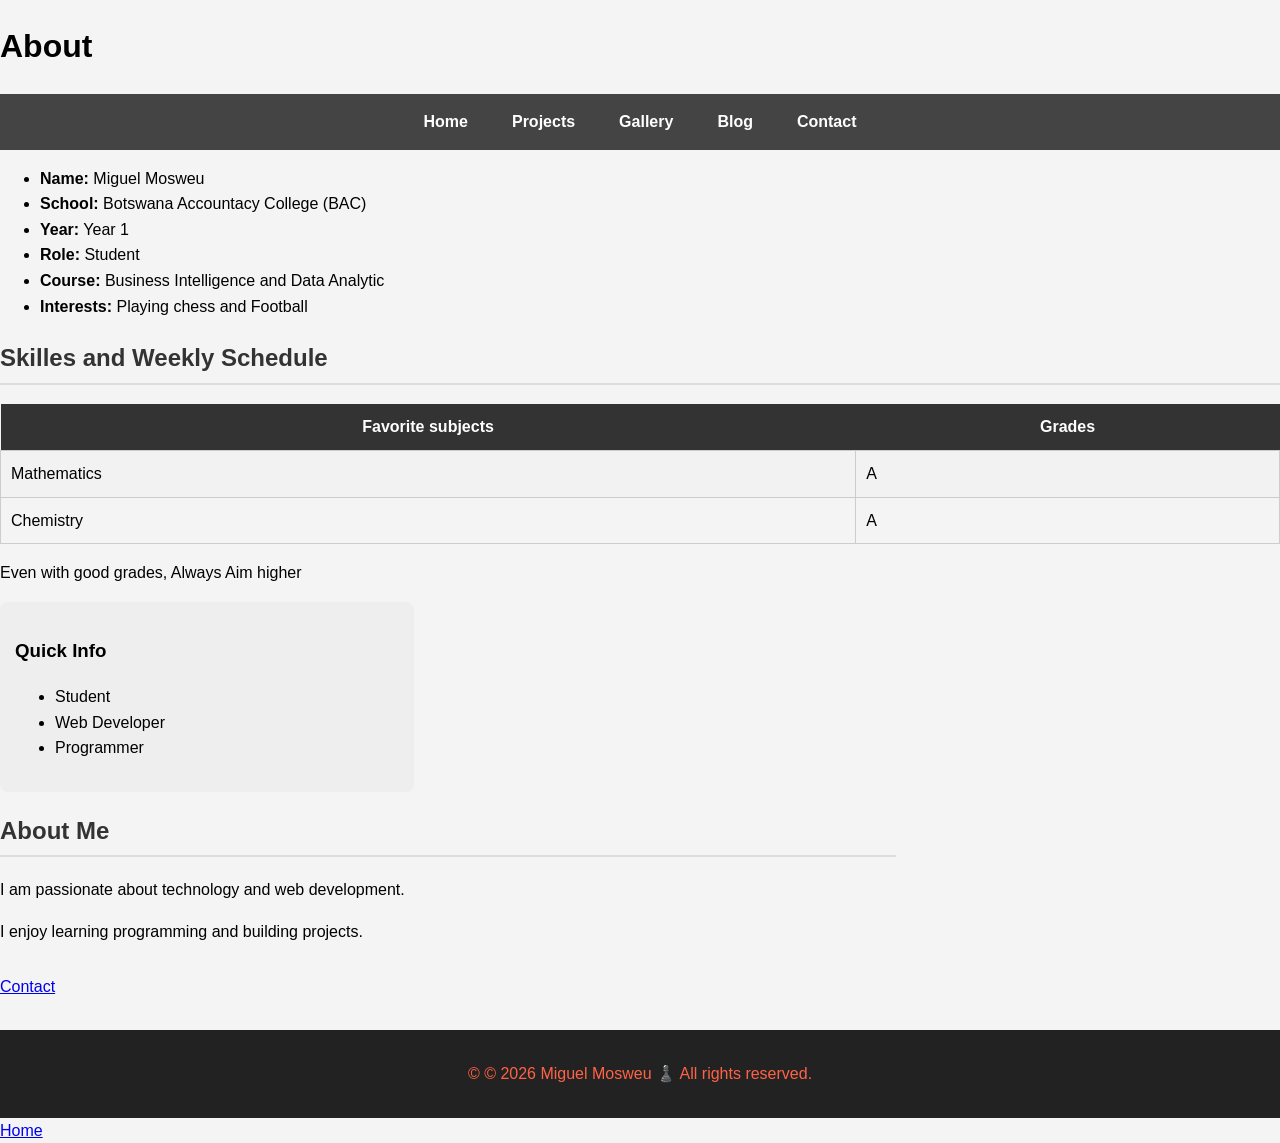
==== about.html @ f0099aea "Add files via upload" ====
<!DOCTYPE html>
<html lang="en" style="color:black;">
<head>
    <meta charset="UTF-8">
    <meta name="viewport" content="width=device-width, initial-scale=1.0">
    <title>Personal information</title>
    <link rel="stylesheet" href="style.css">
</head>

<body>
    <h1>About</h1>

<nav>
    <a href="index.html">Home</a>
    <a href="projects.html">Projects</a>
    <a href="gallery.html">Gallery</a>
    <a href="blog.html">Blog</a>
    <a href="contact.html">Contact</a>
  </nav>

<ul>
    <li>
        <strong>Name:</strong>
 Miguel Mosweu
</li>
<li>
    <strong>School:</strong>
 Botswana Accountacy College (BAC)
</li>
<li>
    <strong>Year:</strong>
 Year 1
</li>
<li>
    <strong>Role:</strong>
 Student
</li>
<li>
   <strong>Course:</strong>
 Business Intelligence and Data Analytic
</li>
<li>
    <strong>Interests:</strong>
 Playing chess and Football
</li>

</ul>

<h2>Skilles and Weekly Schedule</h2>
  
<table >
  <tr>
    <th>Favorite subjects</th>
    <th>Grades</th>
  </tr>
  <tr>
    <td>Mathematics</td>
    <td>A</td>
  </tr>
  <tr>
    <td>Chemistry</td>
    <td>A</td>
  </tr>
</table>
<p>Even with good grades, Always Aim higher</p>

  <div class="sidebar">
    <h3>Quick Info</h3>
    <ul>
      <li>Student</li>
      <li>Web Developer</li>
      <li>Programmer</li>
    </ul>
  </div>
<section>
  <div class="content-area">
    <h2>About Me</h2>
    <p>I am passionate about technology and web development.</p>
    <p>I enjoy learning programming and building projects.</p>
  </div>
</section>


  <a href="contact.html">Contact</a>

    
<footer>
    <p style="color:Tomato;">&copy; © 2026 Miguel Mosweu ♟️ All rights reserved.</p>
  </footer>
    

<a href="home.html">Home</a>
</body>
</html>
---- style.css ----
body {
  font-family: Arial, sans-serif;
  background-color: #f4f4f4;
  margin: 0;
  padding: 0;
  line-height: 1.6;
}

header {
  background-color: #222;
  color: white;
  text-align: center;
  padding: 30px;
}

nav {
  background-color: #444;
  text-align: center;
  padding: 15px;
}

nav a {
  color: white;
  text-decoration: none;
  margin: 0 12px;
  font-weight: bold;
}

nav a:hover {
  color: yellow;
  text-decoration: underline;
}

main {
  width: 80%;
  margin: auto;
  background: white;
  padding: 20px;
  margin-top: 20px;
  border-radius: 8px;
}

section {
  margin-bottom: 30px;
}

h2 {
  color: #333;
  border-bottom: 2px solid #ddd;
  padding-bottom: 5px;
}

footer {
  background-color: #222;
  color: white;
  text-align: center;
  padding: 15px;
  margin-top: 30px;
}
img {
  border-radius: 10px;
  max-width: 100%;
  height: auto;
  display: block;
  margin: 15px auto;
}
table {
  width: 100%;
  border-collapse: collapse;
  margin-top: 15px;
}

table th {
  background-color: #333;
  color: white;
  padding: 10px;
}

table td {
  padding: 10px;
  border: 1px solid #ccc;
}

table tr:nth-child(even) {
  background-color: #f2f2f2;
}
form {
  margin-top: 20px;
}
input, textarea {
  width: 100%;
  padding: 10px;
  margin-top: 8px;
  border: 1px solid #ccc;
  border-radius: 5px;
}
button {
  background-color: #333;
  color: white;
  padding: 12px;
  border: none;
  margin-top: 10px;
  cursor: pointer;
  border-radius: 5px;
}
button:hover {
  background-color: green;
}

nav {
  background-color: #444;
  display: flex;
  justify-content: center;
  gap: 20px;
  padding: 15px;
  flex-wrap: wrap;
}

.projects-container {
  display: flex;
  gap: 20px;
  flex-wrap: wrap;
  margin-top: 20px;
}

.project-card {
  background-color: #f9f9f9;
  border: 1px solid #ddd;
  border-radius: 8px;
  padding: 15px;
  width: 280px;
  flex-grow: 1;
  box-shadow: 0px 2px 5px rgba(0,0,0,0.1);
}

.project-card h3 {
  margin-top: 0;
  color: #222;
}
.two-column-layout {
  display: flex;
  gap: 20px;
  margin-top: 20px;
}

.sidebar {
  background-color: #eee;
  padding: 15px;
  border-radius: 8px;
  width: 30%;
}

.content-area {
  width: 70%;
}
@media (max-width: 768px) {
  main {
    width: 95%;
  }
  .two-column-layout {
    flex-direction: column;
  }
  .sidebar, .content-area {
    width: 100%;
  }
  nav {
    flex-direction: column;
    align-items: center;
  }
  .project-card {
    width: 100%;
  }
}
.gallery-container {
  display: flex;
  gap: 15px;
  flex-wrap: wrap;
  justify-content: center;
}
.gallery-container img {
  width: 200px;
  height: 150px;
  object-fit: cover;
}
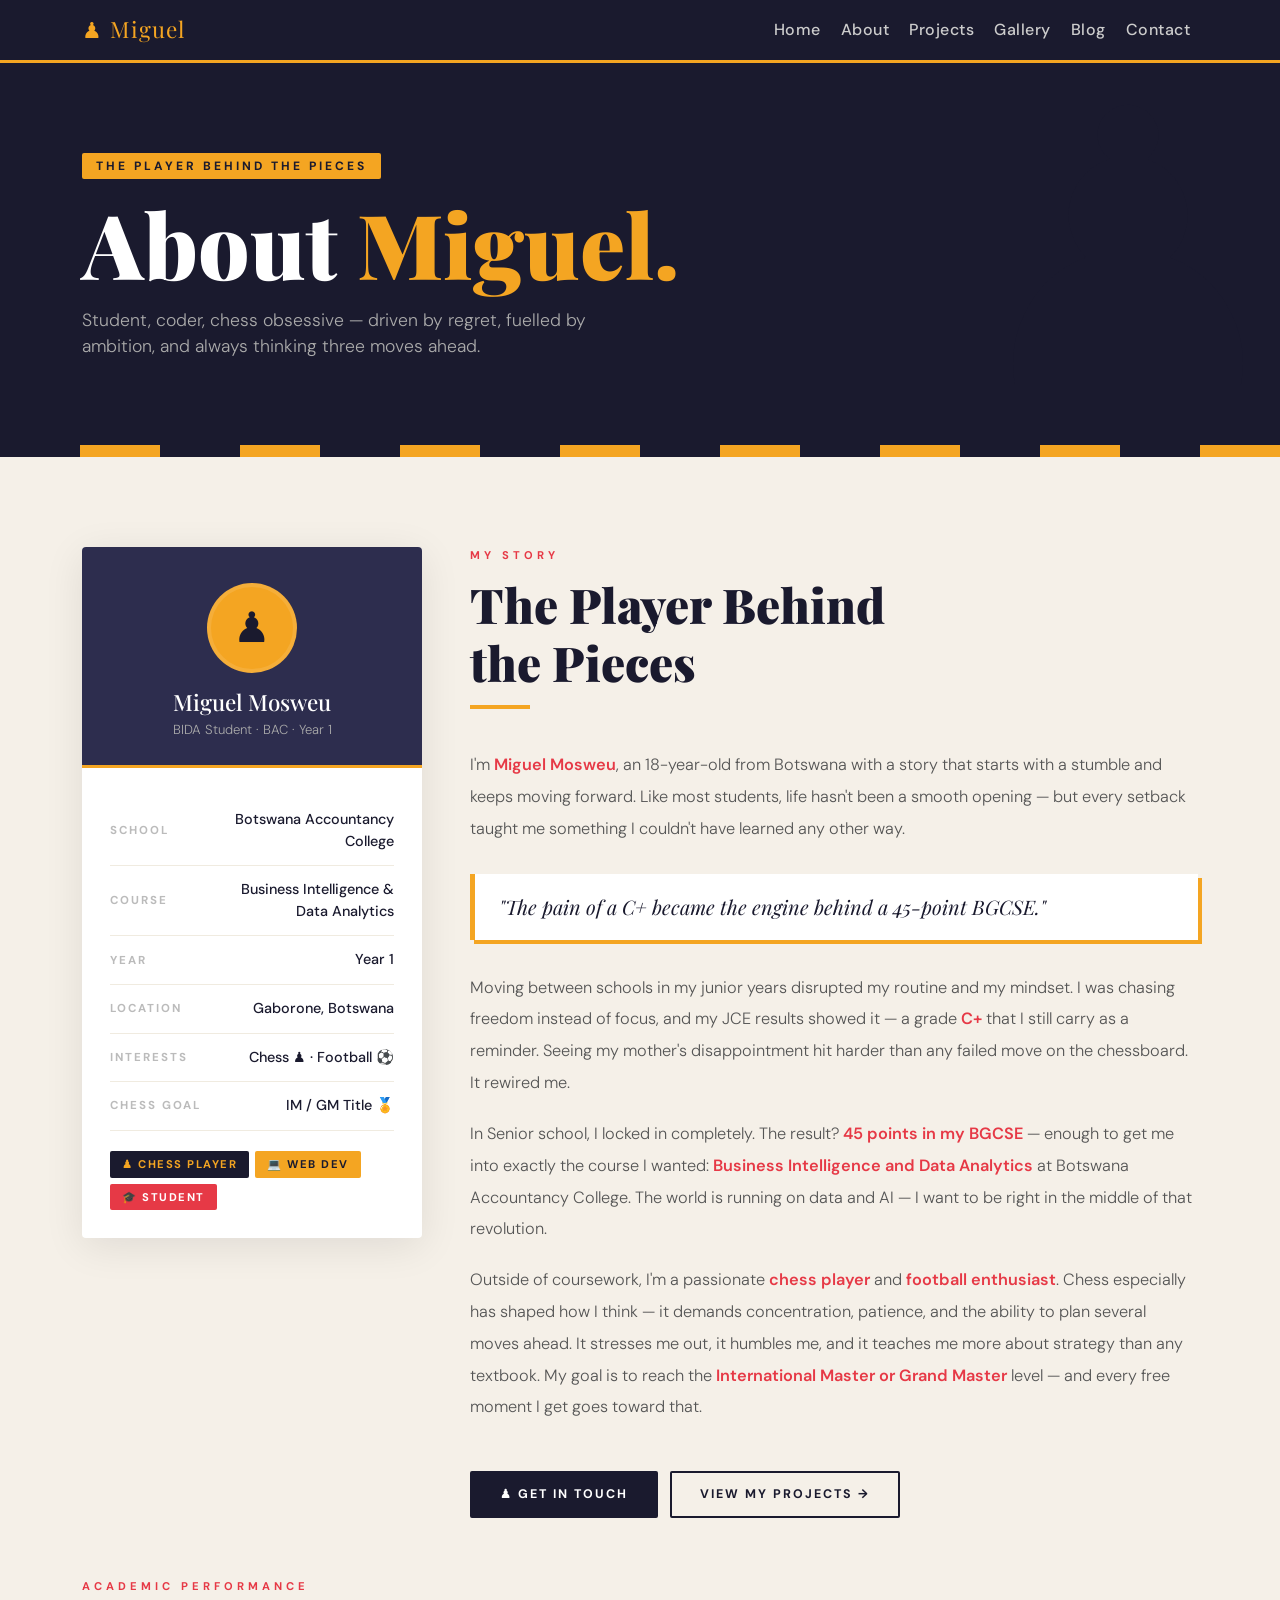
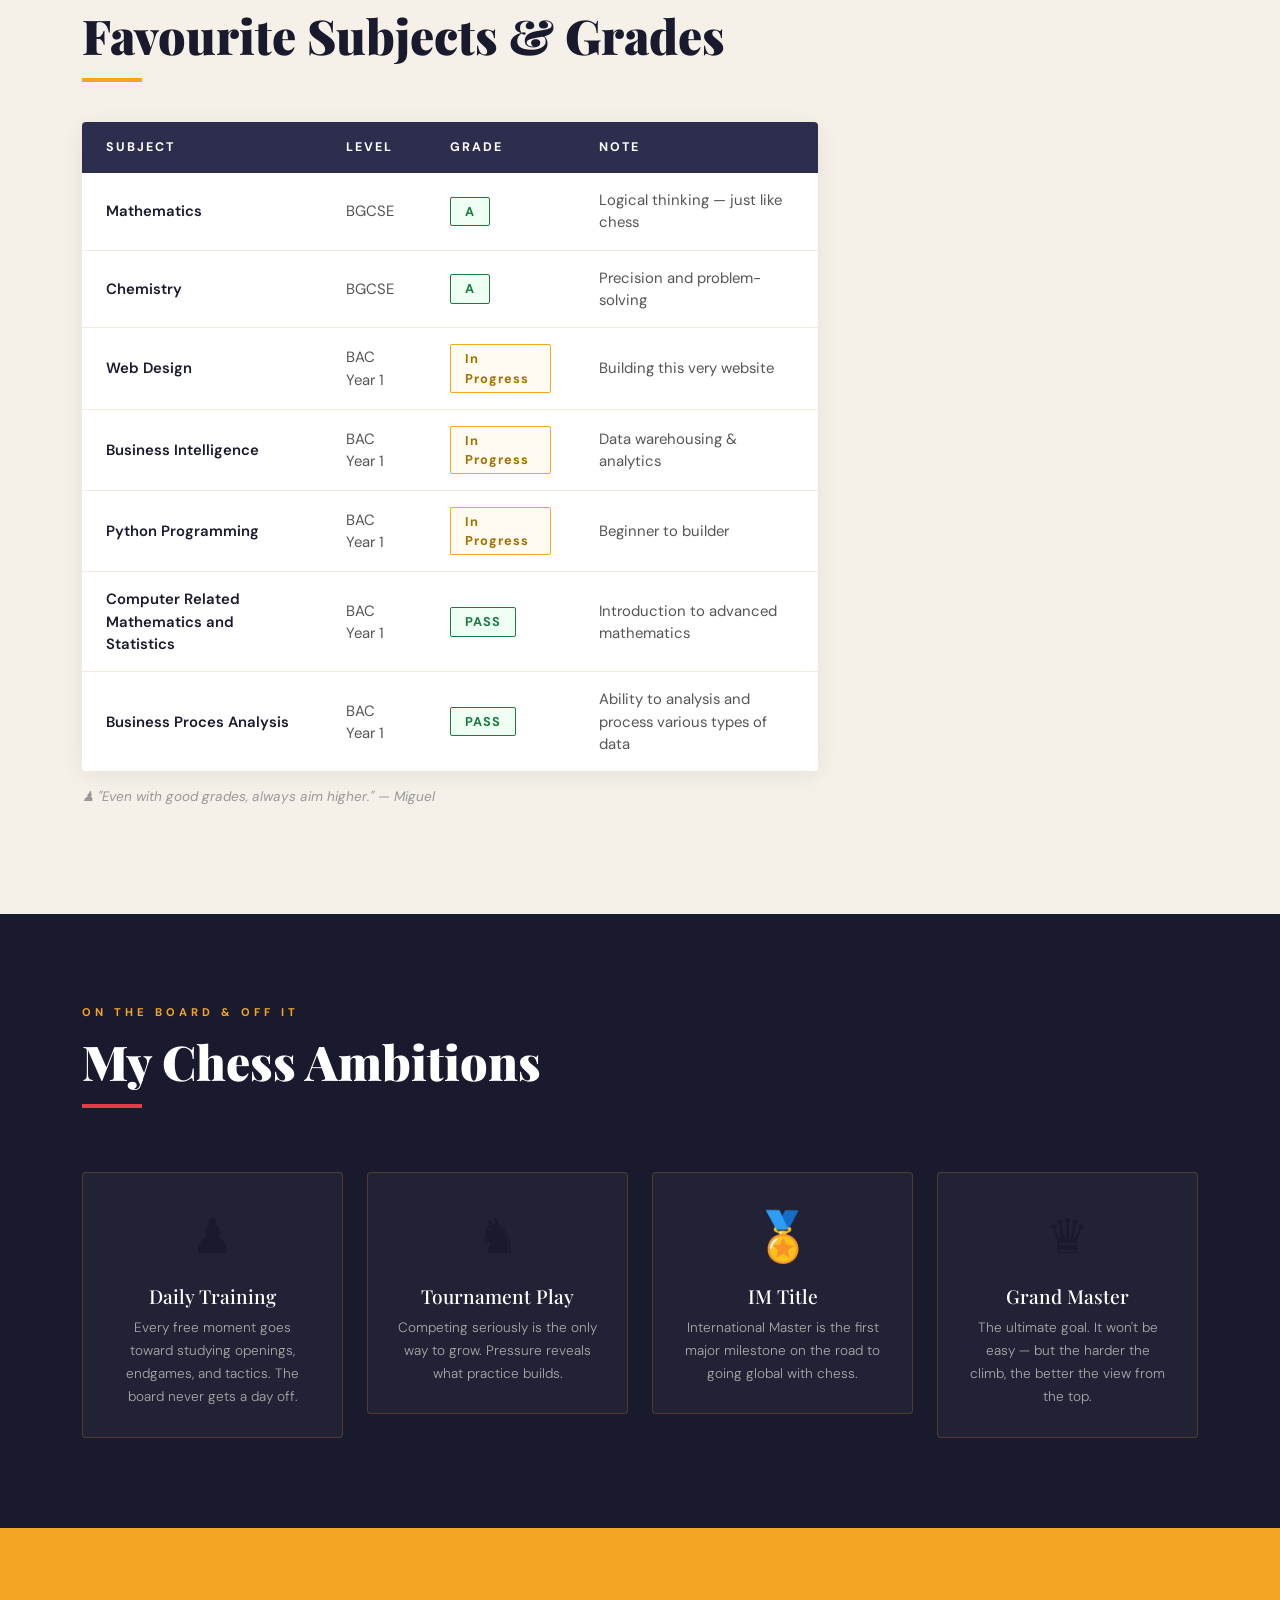
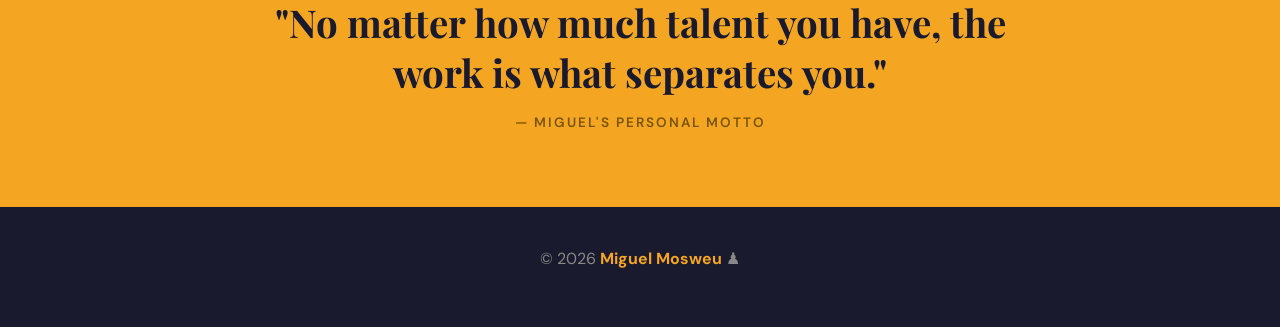
==== commit af337cf7: "Add files via upload" ====
--- a/about.html
+++ b/about.html
@@ -1,94 +1,666 @@
-<!DOCTYPE html>
-<html lang="en" style="color:black;">
-<head>
-    <meta charset="UTF-8">
-    <meta name="viewport" content="width=device-width, initial-scale=1.0">
-    <title>Personal information</title>
-    <link rel="stylesheet" href="style.css">
-</head>
-
-<body>
-    <h1>About</h1>
-
-<nav>
-    <a href="index.html">Home</a>
-    <a href="projects.html">Projects</a>
-    <a href="gallery.html">Gallery</a>
-    <a href="blog.html">Blog</a>
-    <a href="contact.html">Contact</a>
-  </nav>
-
-<ul>
-    <li>
-        <strong>Name:</strong>
- Miguel Mosweu
-</li>
-<li>
-    <strong>School:</strong>
- Botswana Accountacy College (BAC)
-</li>
-<li>
-    <strong>Year:</strong>
- Year 1
-</li>
-<li>
-    <strong>Role:</strong>
- Student
-</li>
-<li>
-   <strong>Course:</strong>
- Business Intelligence and Data Analytic
-</li>
-<li>
-    <strong>Interests:</strong>
- Playing chess and Football
-</li>
-
-</ul>
-
-<h2>Skilles and Weekly Schedule</h2>
-  
-<table >
-  <tr>
-    <th>Favorite subjects</th>
-    <th>Grades</th>
-  </tr>
-  <tr>
-    <td>Mathematics</td>
-    <td>A</td>
-  </tr>
-  <tr>
-    <td>Chemistry</td>
-    <td>A</td>
-  </tr>
-</table>
-<p>Even with good grades, Always Aim higher</p>
-
-  <div class="sidebar">
-    <h3>Quick Info</h3>
-    <ul>
-      <li>Student</li>
-      <li>Web Developer</li>
-      <li>Programmer</li>
-    </ul>
-  </div>
-<section>
-  <div class="content-area">
-    <h2>About Me</h2>
-    <p>I am passionate about technology and web development.</p>
-    <p>I enjoy learning programming and building projects.</p>
-  </div>
-</section>
-
-
-  <a href="contact.html">Contact</a>
-
-    
-<footer>
-    <p style="color:Tomato;">&copy; © 2026 Miguel Mosweu ♟️ All rights reserved.</p>
-  </footer>
-    
-
-<a href="home.html">Home</a>
-</body>
-</html>+<!DOCTYPE html>
+<html lang="en">
+<head>
+  <meta charset="UTF-8">
+  <meta name="viewport" content="width=device-width, initial-scale=1.0">
+  <title>About — Miguel Mosweu</title>
+  <link href="https://cdn.jsdelivr.net/npm/bootstrap@5.3.3/dist/css/bootstrap.min.css" rel="stylesheet">
+  <link href="https://fonts.googleapis.com/css2?family=Playfair+Display:wght@700;900&family=DM+Sans:wght@300;400;500&display=swap" rel="stylesheet">
+
+  <style>
+    :root {
+      --cream: #f5f0e8;
+      --dark: #1a1a2e;
+      --red: #e63946;
+      --gold: #f4a522;
+      --mid: #2d2d4e;
+    }
+
+    * { margin: 0; padding: 0; box-sizing: border-box; }
+
+    body {
+      background: var(--cream);
+      font-family: 'DM Sans', sans-serif;
+      color: var(--dark);
+      overflow-x: hidden;
+    }
+
+    /* ── NAVBAR ── */
+    .navbar {
+      background: var(--dark) !important;
+      border-bottom: 3px solid var(--gold);
+    }
+    .navbar-brand {
+      font-family: 'Playfair Display', serif;
+      font-size: 1.4rem;
+      color: var(--gold) !important;
+      letter-spacing: 1px;
+    }
+    .nav-link {
+      color: #ccc !important;
+      font-weight: 500;
+      letter-spacing: 0.5px;
+      position: relative;
+      transition: color 0.2s;
+    }
+    .nav-link::after {
+      content: '';
+      position: absolute;
+      bottom: 0; left: 0;
+      width: 0; height: 2px;
+      background: var(--gold);
+      transition: width 0.3s;
+    }
+    .nav-link:hover { color: var(--gold) !important; }
+    .nav-link:hover::after { width: 100%; }
+
+    /* ── PAGE HERO ── */
+    .page-hero {
+      background: var(--dark);
+      padding: 90px 0 70px;
+      position: relative;
+      overflow: hidden;
+    }
+    .page-hero::before {
+      content: '♟';
+      position: absolute;
+      right: -20px; top: 50%;
+      transform: translateY(-50%);
+      font-size: 30vw;
+      opacity: 0.04;
+      pointer-events: none;
+      line-height: 1;
+    }
+    .hero-tag {
+      display: inline-block;
+      background: var(--gold);
+      color: var(--dark);
+      font-size: 0.75rem;
+      font-weight: 700;
+      text-transform: uppercase;
+      letter-spacing: 3px;
+      padding: 4px 14px;
+      margin-bottom: 1.2rem;
+      border-radius: 2px;
+    }
+    .page-hero h1 {
+      font-family: 'Playfair Display', serif;
+      font-size: clamp(2.8rem, 7vw, 6rem);
+      font-weight: 900;
+      color: white;
+      line-height: 1;
+    }
+    .page-hero h1 span { color: var(--gold); }
+    .page-hero p.lead {
+      color: #aaa;
+      font-size: 1.1rem;
+      font-weight: 300;
+      margin-top: 1.2rem;
+      max-width: 520px;
+    }
+
+    /* ── SHARED ── */
+    .section-label {
+      font-size: 0.7rem;
+      font-weight: 700;
+      text-transform: uppercase;
+      letter-spacing: 4px;
+      color: var(--red);
+      margin-bottom: 0.75rem;
+    }
+    .section-title {
+      font-family: 'Playfair Display', serif;
+      font-size: clamp(2rem, 4vw, 3rem);
+      font-weight: 900;
+      color: var(--dark);
+    }
+    .divider {
+      width: 60px; height: 4px;
+      background: var(--gold);
+      margin-top: 14px; margin-bottom: 40px;
+    }
+
+    /* ── PROFILE SECTION ── */
+    .profile-section { padding: 90px 0 60px; }
+
+    .profile-card {
+      background: white;
+      border-radius: 4px;
+      box-shadow: 0 8px 40px rgba(0,0,0,0.09);
+      overflow: hidden;
+      position: sticky;
+      top: 20px;
+    }
+    .profile-card-top {
+      background: var(--mid);
+      padding: 36px 28px 28px;
+      text-align: center;
+      position: relative;
+    }
+    .profile-card-top::after {
+      content: '';
+      position: absolute;
+      bottom: 0; left: 0; right: 0;
+      height: 3px;
+      background: var(--gold);
+    }
+    .avatar {
+      width: 90px; height: 90px;
+      background: var(--gold);
+      border-radius: 50%;
+      display: flex;
+      align-items: center;
+      justify-content: center;
+      font-size: 2.6rem;
+      margin: 0 auto 16px;
+      border: 4px solid rgba(255,255,255,0.1);
+    }
+    .profile-card-top h3 {
+      font-family: 'Playfair Display', serif;
+      font-size: 1.4rem;
+      color: white;
+      margin-bottom: 4px;
+    }
+    .profile-card-top p {
+      font-size: 0.82rem;
+      color: #aaa;
+      font-weight: 300;
+      margin: 0;
+    }
+    .profile-card-body { padding: 28px; }
+
+    .info-row {
+      display: flex;
+      justify-content: space-between;
+      align-items: center;
+      padding: 13px 0;
+      border-bottom: 1px solid #f0ebe0;
+      gap: 12px;
+    }
+    .info-row:last-child { border-bottom: none; }
+    .info-key {
+      font-size: 0.72rem;
+      font-weight: 700;
+      text-transform: uppercase;
+      letter-spacing: 2px;
+      color: #bbb;
+      min-width: 90px;
+    }
+    .info-val {
+      font-size: 0.9rem;
+      color: var(--dark);
+      font-weight: 500;
+      text-align: right;
+    }
+
+    .role-tags {
+      display: flex;
+      flex-wrap: wrap;
+      gap: 6px;
+      margin-top: 20px;
+    }
+    .role-tag {
+      font-size: 0.7rem;
+      font-weight: 700;
+      text-transform: uppercase;
+      letter-spacing: 1.5px;
+      padding: 5px 12px;
+      border-radius: 2px;
+    }
+    .role-tag.dark { background: var(--dark); color: var(--gold); }
+    .role-tag.gold { background: var(--gold); color: var(--dark); }
+    .role-tag.red  { background: var(--red);  color: white; }
+
+    /* ── STORY SECTION ── */
+    .about-text {
+      font-size: 1.02rem;
+      line-height: 1.95;
+      color: #555;
+      font-weight: 300;
+    }
+    .about-text .highlight {
+      color: var(--red);
+      font-weight: 600;
+    }
+    .quote-block {
+      border-left: 5px solid var(--gold);
+      padding: 18px 24px;
+      background: white;
+      margin: 2rem 0;
+      box-shadow: 4px 4px 0 var(--gold);
+    }
+    .quote-block p {
+      font-family: 'Playfair Display', serif;
+      font-size: 1.25rem;
+      font-style: italic;
+      color: var(--dark);
+      margin: 0;
+    }
+
+    /* ── GRADES TABLE ── */
+    .grades-section { padding: 0 0 90px; }
+
+    .grades-table {
+      width: 100%;
+      border-collapse: collapse;
+      background: white;
+      box-shadow: 0 4px 24px rgba(0,0,0,0.07);
+      border-radius: 4px;
+      overflow: hidden;
+    }
+    .grades-table thead th {
+      background: var(--mid);
+      color: white;
+      padding: 16px 24px;
+      font-weight: 700;
+      text-transform: uppercase;
+      letter-spacing: 2px;
+      font-size: 0.78rem;
+    }
+    .grades-table tbody tr {
+      border-bottom: 1px solid #f0ebe0;
+      transition: background 0.2s;
+    }
+    .grades-table tbody tr:hover { background: #faf7f0; }
+    .grades-table tbody tr:last-child { border-bottom: none; }
+    .grades-table td {
+      padding: 16px 24px;
+      font-size: 0.93rem;
+      color: #555;
+    }
+    .grades-table td:first-child {
+      font-weight: 600;
+      color: var(--dark);
+    }
+    .grade-badge {
+      display: inline-block;
+      font-size: 0.8rem;
+      font-weight: 700;
+      padding: 4px 14px;
+      border-radius: 2px;
+      letter-spacing: 1px;
+    }
+    .grade-a { background: #f0fff4; color: #1a7a40; border: 1px solid #1a7a40; }
+    .grade-b { background: #fffbf0; color: #a07000; border: 1px solid var(--gold); }
+
+    /* ── CHESS SECTION ── */
+    .chess-section {
+      background: var(--dark);
+      padding: 90px 0;
+    }
+    .chess-section .section-label { color: var(--gold); }
+    .chess-section .section-title { color: white; }
+    .chess-section .divider { background: var(--red); }
+
+    .chess-goal-card {
+      background: rgba(255,255,255,0.04);
+      border: 1px solid rgba(244,165,34,0.2);
+      border-radius: 4px;
+      padding: 28px;
+      text-align: center;
+      transition: background 0.25s, border-color 0.25s;
+    }
+    .chess-goal-card:hover {
+      background: rgba(244,165,34,0.07);
+      border-color: var(--gold);
+    }
+    .chess-goal-card .goal-piece {
+      font-size: 3rem;
+      display: block;
+      margin-bottom: 12px;
+    }
+    .chess-goal-card h4 {
+      font-family: 'Playfair Display', serif;
+      font-size: 1.2rem;
+      color: white;
+      margin-bottom: 8px;
+    }
+    .chess-goal-card p {
+      font-size: 0.85rem;
+      color: #aaa;
+      font-weight: 300;
+      line-height: 1.7;
+      margin: 0;
+    }
+
+    /* ── CHESS BOARD DIVIDER ── */
+    .board-divider {
+      display: flex;
+      height: 12px;
+      overflow: hidden;
+    }
+    .board-divider span { flex: 1; height: 100%; }
+    .board-divider span:nth-child(odd)  { background: var(--dark); }
+    .board-divider span:nth-child(even) { background: var(--gold); }
+
+    /* ── QUOTE ── */
+    .quote-section {
+      background: var(--gold);
+      padding: 70px 0;
+      text-align: center;
+    }
+    .quote-section blockquote {
+      font-family: 'Playfair Display', serif;
+      font-size: clamp(1.5rem, 3.5vw, 2.4rem);
+      font-weight: 700;
+      color: var(--dark);
+      max-width: 750px;
+      margin: 0 auto;
+      line-height: 1.3;
+    }
+    .quote-section cite {
+      display: block;
+      margin-top: 1rem;
+      font-family: 'DM Sans', sans-serif;
+      font-size: 0.85rem;
+      font-weight: 600;
+      text-transform: uppercase;
+      letter-spacing: 2px;
+      color: #7a5500;
+      font-style: normal;
+    }
+
+    /* ── FOOTER ── */
+    footer {
+      background: var(--dark);
+      color: #888;
+      text-align: center;
+      padding: 40px 0;
+      border-top: 3px solid var(--gold);
+    }
+    footer span { color: var(--gold); font-weight: 700; }
+
+    /* ── ANIMATION ── */
+    @keyframes fadeUp {
+      from { opacity: 0; transform: translateY(30px); }
+      to   { opacity: 1; transform: translateY(0); }
+    }
+    .page-hero .container { animation: fadeUp 0.9s ease both; }
+
+    /* CTA button */
+    .btn-cta {
+      display: inline-block;
+      background: var(--dark);
+      color: white;
+      font-size: 0.78rem;
+      font-weight: 700;
+      text-transform: uppercase;
+      letter-spacing: 2px;
+      padding: 12px 28px;
+      border-radius: 2px;
+      text-decoration: none;
+      border: 2px solid var(--dark);
+      transition: background 0.25s, color 0.25s, transform 0.2s;
+      margin-top: 8px;
+      margin-right: 8px;
+    }
+    .btn-cta:hover {
+      background: var(--gold);
+      border-color: var(--gold);
+      color: var(--dark);
+      transform: translateY(-2px);
+    }
+    .btn-cta.outline {
+      background: transparent;
+      color: var(--dark);
+      border-color: var(--dark);
+    }
+    .btn-cta.outline:hover {
+      background: var(--dark);
+      color: white;
+    }
+  </style>
+</head>
+<body>
+
+<!-- NAVBAR -->
+<nav class="navbar navbar-expand-lg navbar-dark">
+  <div class="container">
+    <a class="navbar-brand" href="index.html">♟ Miguel</a>
+    <button class="navbar-toggler" type="button" data-bs-toggle="collapse" data-bs-target="#menu">
+      <span class="navbar-toggler-icon"></span>
+    </button>
+    <div class="collapse navbar-collapse" id="menu">
+      <ul class="navbar-nav ms-auto gap-1">
+        <li class="nav-item"><a class="nav-link" href="index.html">Home</a></li>
+        <li class="nav-item"><a class="nav-link active" href="about.html">About</a></li>
+        <li class="nav-item"><a class="nav-link" href="project.html">Projects</a></li>
+        <li class="nav-item"><a class="nav-link" href="gallery.html">Gallery</a></li>
+        <li class="nav-item"><a class="nav-link" href="blog.html">Blog</a></li>
+        <li class="nav-item"><a class="nav-link" href="contact.html">Contact</a></li>
+      </ul>
+    </div>
+  </div>
+</nav>
+
+<!-- PAGE HERO -->
+<section class="page-hero">
+  <div class="container">
+    <div class="hero-tag">The Player Behind the Pieces</div>
+    <h1>About <span>Miguel.</span></h1>
+    <p class="lead">Student, coder, chess obsessive — driven by regret, fuelled by ambition, and always thinking three moves ahead.</p>
+  </div>
+</section>
+
+<!-- CHESS BOARD DIVIDER -->
+<div class="board-divider">
+  <span></span><span></span><span></span><span></span>
+  <span></span><span></span><span></span><span></span>
+  <span></span><span></span><span></span><span></span>
+  <span></span><span></span><span></span><span></span>
+</div>
+
+<!-- PROFILE + STORY -->
+<section class="profile-section">
+  <div class="container">
+    <div class="row g-5">
+
+      <!-- LEFT: Profile Card -->
+      <div class="col-lg-4">
+        <div class="profile-card">
+          <div class="profile-card-top">
+            <div class="avatar">♟</div>
+            <h3>Miguel Mosweu</h3>
+            <p>BIDA Student · BAC · Year 1</p>
+          </div>
+          <div class="profile-card-body">
+            <div class="info-row">
+              <span class="info-key">School</span>
+              <span class="info-val">Botswana Accountancy College</span>
+            </div>
+            <div class="info-row">
+              <span class="info-key">Course</span>
+              <span class="info-val">Business Intelligence & Data Analytics</span>
+            </div>
+            <div class="info-row">
+              <span class="info-key">Year</span>
+              <span class="info-val">Year 1</span>
+            </div>
+            <div class="info-row">
+              <span class="info-key">Location</span>
+              <span class="info-val">Gaborone, Botswana</span>
+            </div>
+            <div class="info-row">
+              <span class="info-key">Interests</span>
+              <span class="info-val">Chess ♟ · Football ⚽</span>
+            </div>
+            <div class="info-row">
+              <span class="info-key">Chess Goal</span>
+              <span class="info-val">IM / GM Title 🏅</span>
+            </div>
+
+            <div class="role-tags">
+              <span class="role-tag dark">♟ Chess Player</span>
+              <span class="role-tag gold">💻 Web Dev</span>
+              <span class="role-tag red">🎓 Student</span>
+            </div>
+          </div>
+        </div>
+      </div>
+
+      <!-- RIGHT: Story -->
+      <div class="col-lg-8">
+        <div class="section-label">My Story</div>
+        <h2 class="section-title">The Player Behind<br>the Pieces</h2>
+        <div class="divider"></div>
+
+        <p class="about-text">
+          I'm <span class="highlight">Miguel Mosweu</span>, an 18-year-old from Botswana with a story that starts with a stumble and keeps moving forward. Like most students, life hasn't been a smooth opening — but every setback taught me something I couldn't have learned any other way.
+        </p>
+
+        <div class="quote-block" style="margin-top: 1.8rem;">
+          <p>"The pain of a C+ became the engine behind a 45-point BGCSE."</p>
+        </div>
+
+        <p class="about-text" style="margin-top: 1.4rem;">
+          Moving between schools in my junior years disrupted my routine and my mindset. I was chasing freedom instead of focus, and my JCE results showed it — a grade <span class="highlight">C+</span> that I still carry as a reminder. Seeing my mother's disappointment hit harder than any failed move on the chessboard. It rewired me.
+        </p>
+
+        <p class="about-text" style="margin-top: 1.2rem;">
+          In Senior school, I locked in completely. The result? <span class="highlight">45 points in my BGCSE</span> — enough to get me into exactly the course I wanted: <span class="highlight">Business Intelligence and Data Analytics</span> at Botswana Accountancy College. The world is running on data and AI — I want to be right in the middle of that revolution.
+        </p>
+
+        <p class="about-text" style="margin-top: 1.2rem;">
+          Outside of coursework, I'm a passionate <span class="highlight">chess player</span> and <span class="highlight">football enthusiast</span>. Chess especially has shaped how I think — it demands concentration, patience, and the ability to plan several moves ahead. It stresses me out, it humbles me, and it teaches me more about strategy than any textbook. My goal is to reach the <span class="highlight">International Master or Grand Master</span> level — and every free moment I get goes toward that.
+        </p>
+
+        <div style="margin-top: 2.5rem;">
+          <a href="contact.html" class="btn-cta">♟ Get in Touch</a>
+          <a href="project.html" class="btn-cta outline">View My Projects →</a>
+        </div>
+      </div>
+
+    </div>
+  </div>
+</section>
+
+<!-- GRADES TABLE -->
+<section class="grades-section">
+  <div class="container">
+    <div class="section-label">Academic Performance</div>
+    <h2 class="section-title">Favourite Subjects & Grades</h2>
+    <div class="divider"></div>
+
+    <div class="row">
+      <div class="col-lg-8">
+        <table class="grades-table">
+          <thead>
+            <tr>
+              <th>Subject</th>
+              <th>Level</th>
+              <th>Grade</th>
+              <th>Note</th>
+            </tr>
+          </thead>
+          <tbody>
+            <tr>
+              <td>Mathematics</td>
+              <td>BGCSE</td>
+              <td><span class="grade-badge grade-a">A</span></td>
+              <td>Logical thinking — just like chess</td>
+            </tr>
+            <tr>
+              <td>Chemistry</td>
+              <td>BGCSE</td>
+              <td><span class="grade-badge grade-a">A</span></td>
+              <td>Precision and problem-solving</td>
+            </tr>
+            <tr>
+              <td>Web Design</td>
+              <td>BAC Year 1</td>
+              <td><span class="grade-badge grade-b">In Progress</span></td>
+              <td>Building this very website</td>
+            </tr>
+            <tr>
+              <td>Business Intelligence</td>
+              <td>BAC Year 1</td>
+              <td><span class="grade-badge grade-b">In Progress</span></td>
+              <td>Data warehousing & analytics</td>
+            </tr>
+            <tr>
+              <td>Python Programming</td>
+              <td>BAC Year 1</td>
+              <td><span class="grade-badge grade-b">In Progress</span></td>
+              <td>Beginner to builder</td>
+            </tr>
+                <tr>
+              <td>Computer Related Mathematics and Statistics</td>
+              <td>BAC Year 1</td>
+              <td><span class="grade-badge grade-a">PASS</span></td>
+              <td>Introduction to advanced mathematics</td>
+            </tr>
+                <tr>
+              <td>Business Proces Analysis</td>
+              <td>BAC Year 1</td>
+              <td><span class="grade-badge grade-a">PASS</span></td>
+              <td>Ability to analysis and process various types of data</td>
+            </tr>
+          </tbody>
+        </table>
+        <p style="margin-top: 16px; font-size: 0.85rem; color: #999; font-style: italic;">
+          ♟ "Even with good grades, always aim higher." — Miguel
+        </p>
+      </div>
+    </div>
+  </div>
+</section>
+
+<!-- CHESS GOALS -->
+<section class="chess-section">
+  <div class="container">
+    <div class="section-label">On the Board & Off It</div>
+    <h2 class="section-title">My Chess Ambitions</h2>
+    <div class="divider"></div>
+
+    <div class="row g-4 mt-1">
+      <div class="col-md-6 col-lg-3">
+        <div class="chess-goal-card">
+          <span class="goal-piece">♟</span>
+          <h4>Daily Training</h4>
+          <p>Every free moment goes toward studying openings, endgames, and tactics. The board never gets a day off.</p>
+        </div>
+      </div>
+      <div class="col-md-6 col-lg-3">
+        <div class="chess-goal-card">
+          <span class="goal-piece">♞</span>
+          <h4>Tournament Play</h4>
+          <p>Competing seriously is the only way to grow. Pressure reveals what practice builds.</p>
+        </div>
+      </div>
+      <div class="col-md-6 col-lg-3">
+        <div class="chess-goal-card">
+          <span class="goal-piece">🏅</span>
+          <h4>IM Title</h4>
+          <p>International Master is the first major milestone on the road to going global with chess.</p>
+        </div>
+      </div>
+      <div class="col-md-6 col-lg-3">
+        <div class="chess-goal-card">
+          <span class="goal-piece">♛</span>
+          <h4>Grand Master</h4>
+          <p>The ultimate goal. It won't be easy — but the harder the climb, the better the view from the top.</p>
+        </div>
+      </div>
+    </div>
+  </div>
+</section>
+
+<!-- QUOTE -->
+<section class="quote-section">
+  <div class="container">
+    <blockquote>
+      "No matter how much talent you have, the work is what separates you."
+    </blockquote>
+    <cite>— Miguel's Personal Motto</cite>
+  </div>
+</section>
+
+<!-- FOOTER -->
+<footer>
+  <p>&copy; 2026 <span>Miguel Mosweu</span> ♟
+    </p>
+</footer>
+
+<script src="https://cdn.jsdelivr.net/npm/bootstrap@5.3.3/dist/js/bootstrap.bundle.min.js"></script>
+</body>
+</html>
